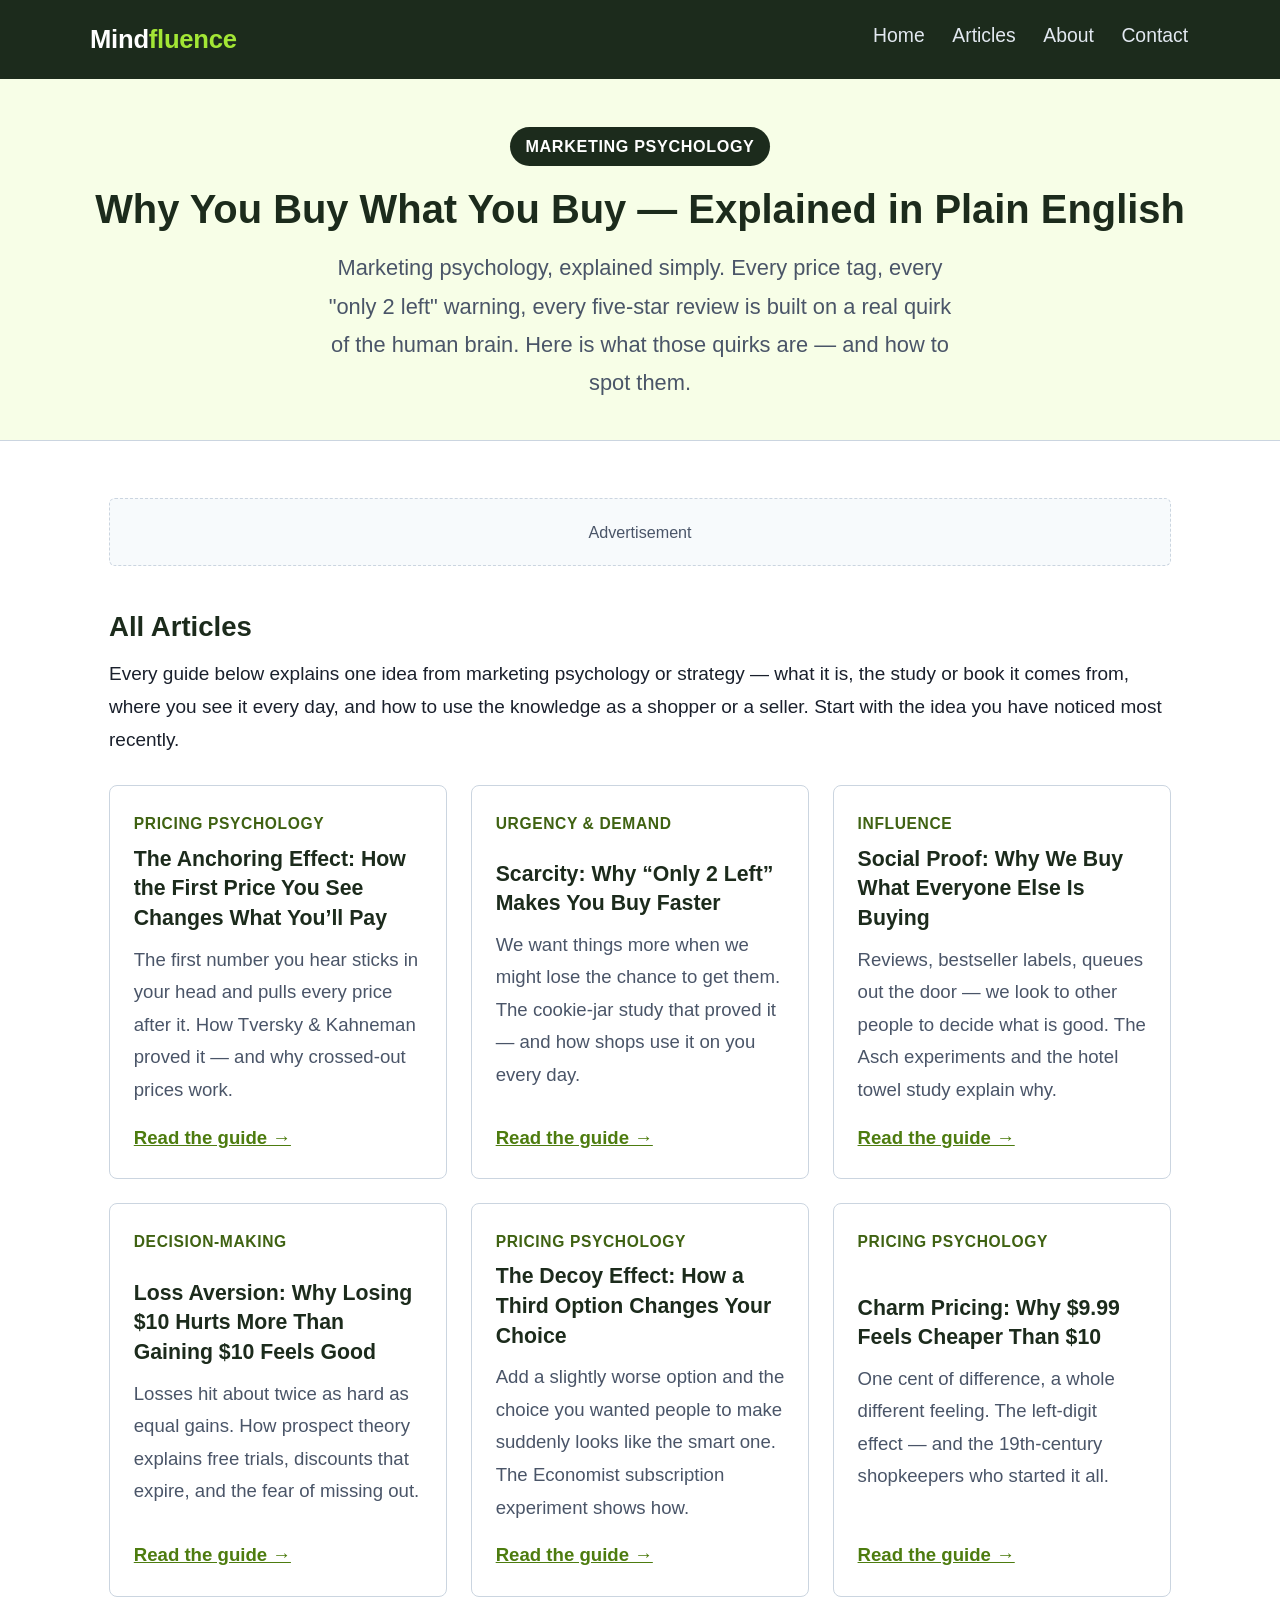
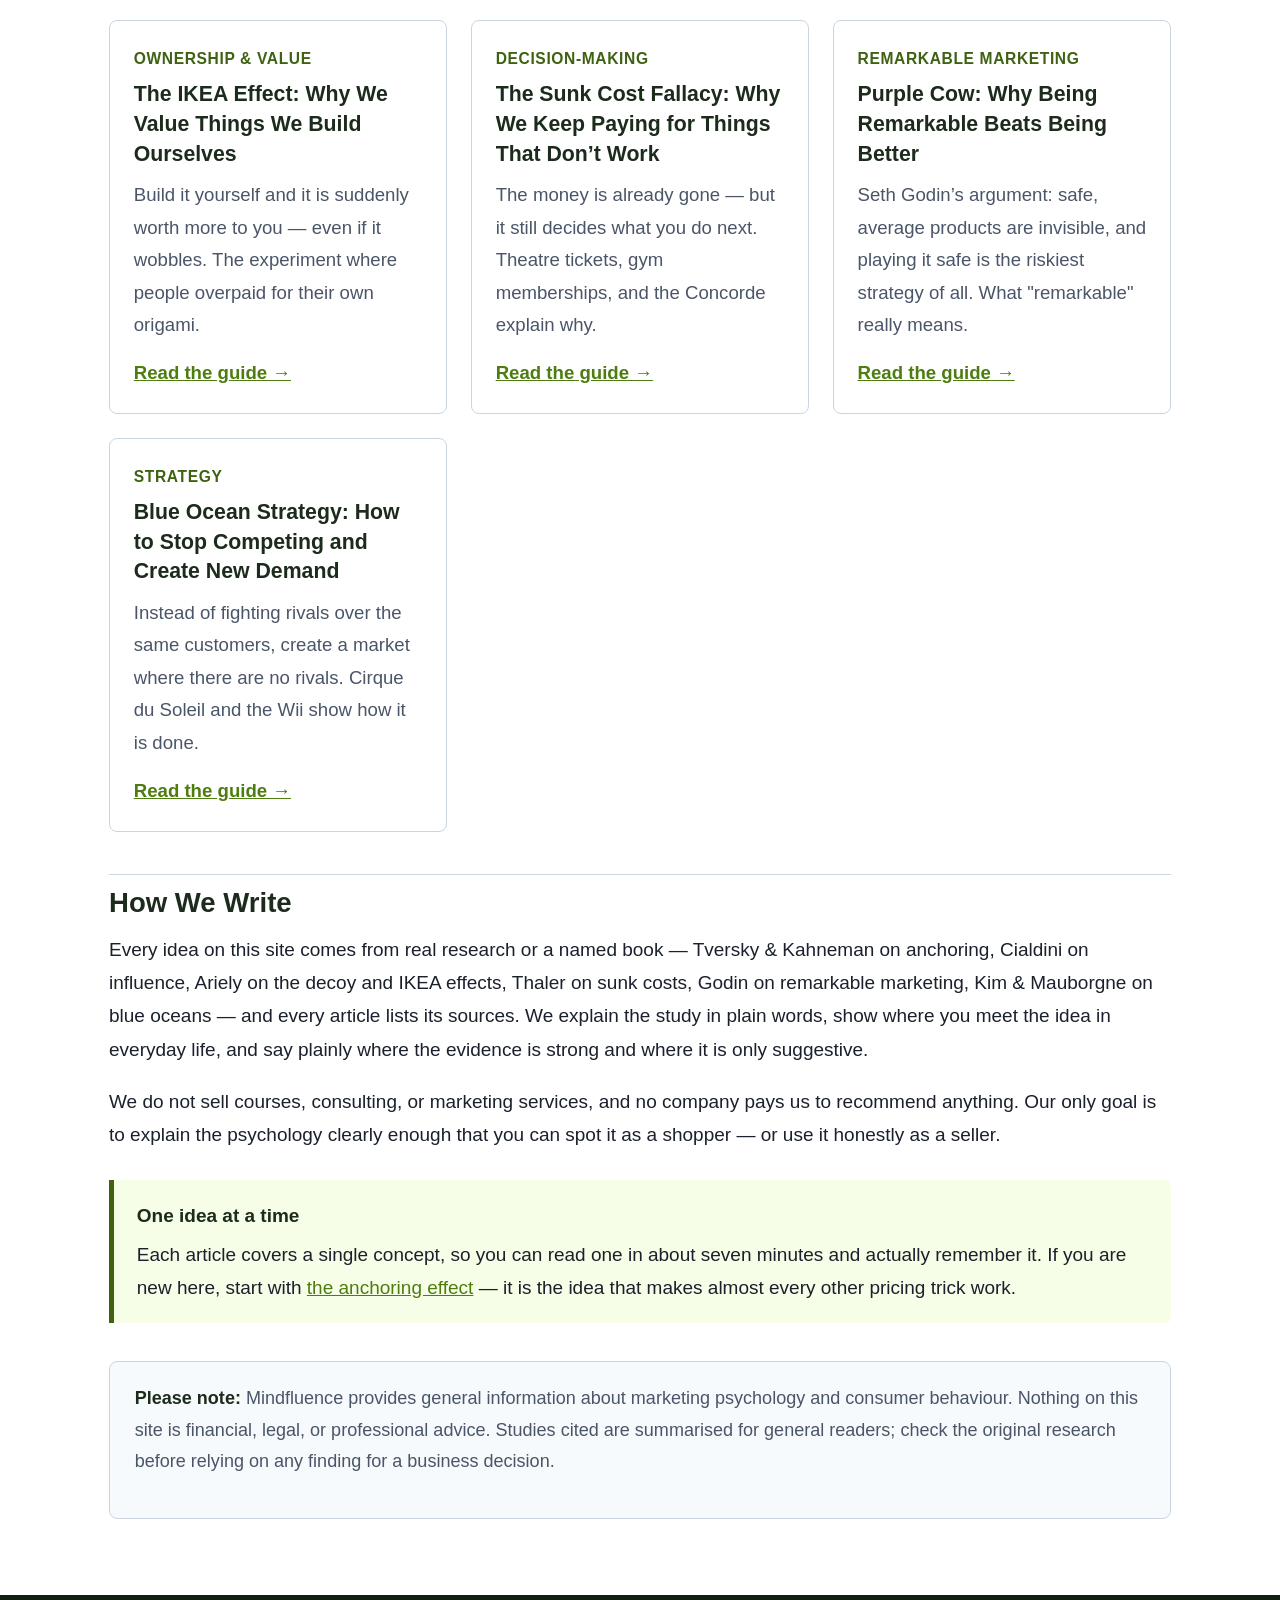
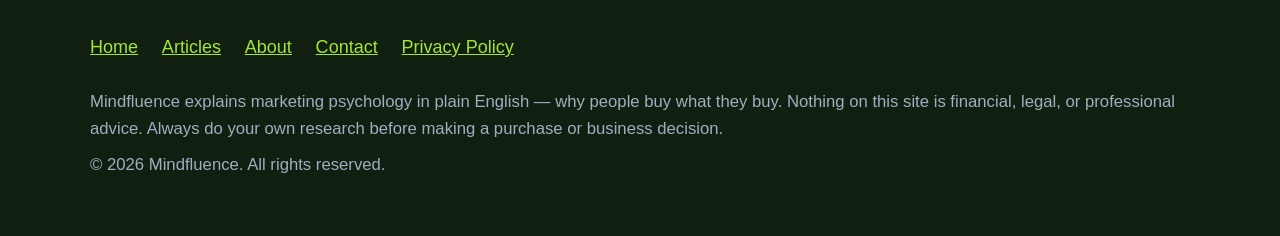
==== index.html @ 9e9b9c38 "Launch Mindfluence website — homepage and core pages" ====
<!DOCTYPE html>
<html lang="en">
<head>
<!-- Google Analytics placeholder: add the GA4 tag here once a property exists for this site. Do NOT reuse the Senior Finance GA4 ID. -->
  <meta charset="UTF-8">
  <meta name="viewport" content="width=device-width, initial-scale=1.0">
  <title>Mindfluence | Marketing Psychology, Explained Simply</title>
  <meta name="description" content="Why do you buy what you buy? Plain-English guides to anchoring, scarcity, social proof and the psychology behind every price tag.">
  <link rel="stylesheet" href="styles.css">
</head>
<body>
  <header class="site-header">
    <div class="header-inner">
      <a class="site-brand" href="index.html">Mind<span>fluence</span></a>
      <nav class="site-nav" aria-label="Main navigation">
        <ul>
          <li><a href="index.html">Home</a></li>
          <li><a href="index.html#articles">Articles</a></li>
          <li><a href="about.html">About</a></li>
          <li><a href="contact.html">Contact</a></li>
        </ul>
      </nav>
    </div>
  </header>

  <section class="hero">
    <span class="hero-badge">Marketing Psychology</span>
    <h1>Why You Buy What You Buy — Explained in Plain English</h1>
    <p class="lead">Marketing psychology, explained simply. Every price tag, every "only 2 left" warning, every five-star review is built on a real quirk of the human brain. Here is what those quirks are — and how to spot them.</p>
  </section>

  <main class="container-wide">
    <!-- AdSense placeholder: leave exactly as is; do not add ad code -->
    <!-- Ad slot: header leaderboard (AdSense code goes here once the site is approved) -->
    <div class="ad-slot" role="complementary" aria-label="Advertisement placeholder">Advertisement</div>

    <h2 id="articles">All Articles</h2>
    <p>Every guide below explains one idea from marketing psychology or strategy — what it is, the study or book it comes from, where you see it every day, and how to use the knowledge as a shopper or a seller. Start with the idea you have noticed most recently.</p>

    <div class="article-grid">
      <article class="article-card">
        <p class="card-tag">Pricing Psychology</p>
        <h3><a href="articles/anchoring-effect-pricing.html">The Anchoring Effect: How the First Price You See Changes What You&rsquo;ll Pay</a></h3>
        <p>The first number you hear sticks in your head and pulls every price after it. How Tversky &amp; Kahneman proved it — and why crossed-out prices work.</p>
        <a class="read-more" href="articles/anchoring-effect-pricing.html">Read the guide &rarr;</a>
      </article>

      <article class="article-card">
        <p class="card-tag">Urgency &amp; Demand</p>
        <h3><a href="articles/scarcity-marketing-psychology.html">Scarcity: Why &ldquo;Only 2 Left&rdquo; Makes You Buy Faster</a></h3>
        <p>We want things more when we might lose the chance to get them. The cookie-jar study that proved it — and how shops use it on you every day.</p>
        <a class="read-more" href="articles/scarcity-marketing-psychology.html">Read the guide &rarr;</a>
      </article>

      <article class="article-card">
        <p class="card-tag">Influence</p>
        <h3><a href="articles/social-proof-why-we-follow-the-crowd.html">Social Proof: Why We Buy What Everyone Else Is Buying</a></h3>
        <p>Reviews, bestseller labels, queues out the door — we look to other people to decide what is good. The Asch experiments and the hotel towel study explain why.</p>
        <a class="read-more" href="articles/social-proof-why-we-follow-the-crowd.html">Read the guide &rarr;</a>
      </article>

      <article class="article-card">
        <p class="card-tag">Decision-Making</p>
        <h3><a href="articles/loss-aversion-marketing.html">Loss Aversion: Why Losing $10 Hurts More Than Gaining $10 Feels Good</a></h3>
        <p>Losses hit about twice as hard as equal gains. How prospect theory explains free trials, discounts that expire, and the fear of missing out.</p>
        <a class="read-more" href="articles/loss-aversion-marketing.html">Read the guide &rarr;</a>
      </article>

      <article class="article-card">
        <p class="card-tag">Pricing Psychology</p>
        <h3><a href="articles/decoy-effect-pricing.html">The Decoy Effect: How a Third Option Changes Your Choice</a></h3>
        <p>Add a slightly worse option and the choice you wanted people to make suddenly looks like the smart one. The Economist subscription experiment shows how.</p>
        <a class="read-more" href="articles/decoy-effect-pricing.html">Read the guide &rarr;</a>
      </article>

      <article class="article-card">
        <p class="card-tag">Pricing Psychology</p>
        <h3><a href="articles/charm-pricing-why-99-works.html">Charm Pricing: Why $9.99 Feels Cheaper Than $10</a></h3>
        <p>One cent of difference, a whole different feeling. The left-digit effect — and the 19th-century shopkeepers who started it all.</p>
        <a class="read-more" href="articles/charm-pricing-why-99-works.html">Read the guide &rarr;</a>
      </article>

      <article class="article-card">
        <p class="card-tag">Ownership &amp; Value</p>
        <h3><a href="articles/ikea-effect-why-we-value-what-we-build.html">The IKEA Effect: Why We Value Things We Build Ourselves</a></h3>
        <p>Build it yourself and it is suddenly worth more to you — even if it wobbles. The experiment where people overpaid for their own origami.</p>
        <a class="read-more" href="articles/ikea-effect-why-we-value-what-we-build.html">Read the guide &rarr;</a>
      </article>

      <article class="article-card">
        <p class="card-tag">Decision-Making</p>
        <h3><a href="articles/sunk-cost-fallacy-spending.html">The Sunk Cost Fallacy: Why We Keep Paying for Things That Don&rsquo;t Work</a></h3>
        <p>The money is already gone — but it still decides what you do next. Theatre tickets, gym memberships, and the Concorde explain why.</p>
        <a class="read-more" href="articles/sunk-cost-fallacy-spending.html">Read the guide &rarr;</a>
      </article>

      <article class="article-card">
        <p class="card-tag">Remarkable Marketing</p>
        <h3><a href="articles/purple-cow-remarkable-marketing.html">Purple Cow: Why Being Remarkable Beats Being Better</a></h3>
        <p>Seth Godin&rsquo;s argument: safe, average products are invisible, and playing it safe is the riskiest strategy of all. What "remarkable" really means.</p>
        <a class="read-more" href="articles/purple-cow-remarkable-marketing.html">Read the guide &rarr;</a>
      </article>

      <article class="article-card">
        <p class="card-tag">Strategy</p>
        <h3><a href="articles/blue-ocean-strategy-explained.html">Blue Ocean Strategy: How to Stop Competing and Create New Demand</a></h3>
        <p>Instead of fighting rivals over the same customers, create a market where there are no rivals. Cirque du Soleil and the Wii show how it is done.</p>
        <a class="read-more" href="articles/blue-ocean-strategy-explained.html">Read the guide &rarr;</a>
      </article>
    </div>

    <h2>How We Write</h2>
    <p>Every idea on this site comes from real research or a named book — Tversky &amp; Kahneman on anchoring, Cialdini on influence, Ariely on the decoy and IKEA effects, Thaler on sunk costs, Godin on remarkable marketing, Kim &amp; Mauborgne on blue oceans — and every article lists its sources. We explain the study in plain words, show where you meet the idea in everyday life, and say plainly where the evidence is strong and where it is only suggestive.</p>
    <p>We do not sell courses, consulting, or marketing services, and no company pays us to recommend anything. Our only goal is to explain the psychology clearly enough that you can spot it as a shopper — or use it honestly as a seller.</p>

    <div class="callout callout-key">
      <p class="callout-title">One idea at a time</p>
      <p>Each article covers a single concept, so you can read one in about seven minutes and actually remember it. If you are new here, start with <a href="articles/anchoring-effect-pricing.html">the anchoring effect</a> — it is the idea that makes almost every other pricing trick work.</p>
    </div>

    <div class="disclaimer-box">
      <p><strong>Please note:</strong> Mindfluence provides general information about marketing psychology and consumer behaviour. Nothing on this site is financial, legal, or professional advice. Studies cited are summarised for general readers; check the original research before relying on any finding for a business decision.</p>
    </div>
  </main>

  <footer class="site-footer">
    <div class="footer-inner">
      <nav aria-label="Footer navigation">
        <ul>
          <li><a href="index.html">Home</a></li>
          <li><a href="index.html#articles">Articles</a></li>
          <li><a href="about.html">About</a></li>
          <li><a href="contact.html">Contact</a></li>
          <li><a href="privacy-policy.html">Privacy Policy</a></li>
        </ul>
      </nav>
      <p class="footer-disclaimer">Mindfluence explains marketing psychology in plain English — why people buy what they buy. Nothing on this site is financial, legal, or professional advice. Always do your own research before making a purchase or business decision.</p>
      <p class="copyright">&copy; 2026 Mindfluence. All rights reserved.</p>
    </div>
  </footer>
</body>
</html>
---- styles.css ----
/* Mindfluence — shared stylesheet
   Large text, high contrast, simple layout, fully responsive.
   No external dependencies. System font stack. */

:root {
  --navy: #1c2b1c;
  --navy-dark: #111f11;
  --blue: #4d7c0f;
  --blue-light: #f7fee7;
  --green: #3f6212;
  --green-light: #f7fee7;
  --gold: #975a16;
  --gold-light: #fefcbf;
  --text: #1a202c;
  --text-muted: #4a5568;
  --border: #cbd5e0;
  --bg: #ffffff;
  --bg-soft: #f7fafc;
  --white: #ffffff;
  --max-width: 760px;
  --max-width-wide: 1100px;
}

* { box-sizing: border-box; }

html { font-size: 19px; scroll-behavior: smooth; }

body {
  margin: 0;
  font-family: -apple-system, BlinkMacSystemFont, "Segoe UI", Roboto, "Helvetica Neue", Arial, sans-serif;
  line-height: 1.75;
  color: var(--text);
  background: var(--bg);
}

/* ---------- Header & navigation ---------- */
.site-header {
  background: var(--navy);
  color: var(--white);
  padding: 0.9rem 1rem;
}
.site-header .header-inner {
  max-width: var(--max-width-wide);
  margin: 0 auto;
  display: flex;
  flex-wrap: wrap;
  align-items: center;
  justify-content: space-between;
  gap: 0.5rem 1.5rem;
}
.site-brand {
  color: var(--white);
  text-decoration: none;
  font-size: 1.35rem;
  font-weight: 800;
  letter-spacing: -0.01em;
}
.site-brand span { color: #a3e635; }
.site-nav ul {
  list-style: none;
  margin: 0;
  padding: 0;
  display: flex;
  flex-wrap: wrap;
  gap: 0.25rem 1.25rem;
}
.site-nav a {
  color: #e2e8f0;
  text-decoration: none;
  font-size: 1.02rem;
  padding: 0.4rem 0.1rem;
  border-bottom: 2px solid transparent;
}
.site-nav a:hover, .site-nav a:focus { color: var(--white); border-bottom-color: #a3e635; }

/* ---------- Layout ---------- */
.container { max-width: var(--max-width); margin: 0 auto; padding: 1.5rem 1rem 3rem; }
.container-wide { max-width: var(--max-width-wide); margin: 0 auto; padding: 1.5rem 1rem 3rem; }

/* ---------- Hero (homepage) ---------- */
.hero {
  background: var(--blue-light);
  border-bottom: 1px solid var(--border);
  padding: 2.5rem 1rem 2rem;
  text-align: center;
}
.hero h1 { font-size: 2.1rem; line-height: 1.25; margin: 0 0 0.75rem; color: var(--navy); }
.hero p.lead { font-size: 1.15rem; color: var(--text-muted); max-width: 640px; margin: 0 auto; }
.hero .hero-badge {
  display: inline-block;
  background: var(--navy);
  color: var(--white);
  font-size: 0.85rem;
  font-weight: 700;
  padding: 0.3rem 0.8rem;
  border-radius: 999px;
  margin-bottom: 1rem;
  letter-spacing: 0.04em;
  text-transform: uppercase;
}

/* ---------- Headings & text ---------- */
h1 { font-size: 1.9rem; line-height: 1.3; color: var(--navy); margin: 0.5rem 0 1rem; }
h2 { font-size: 1.45rem; line-height: 1.35; color: var(--navy); margin: 2.2rem 0 0.6rem; padding-top: 0.5rem; border-top: 1px solid var(--border); }
h2:first-of-type { border-top: none; padding-top: 0; }
h3 { font-size: 1.15rem; color: var(--navy-dark); margin: 1.6rem 0 0.4rem; }
p { margin: 0 0 1rem; }
.lead { font-size: 1.15rem; color: var(--text-muted); }
a { color: var(--blue); }
a:hover, a:focus { color: var(--navy); }
ul, ol { margin: 0 0 1.2rem; padding-left: 1.4rem; }
li { margin-bottom: 0.45rem; }
strong { color: var(--navy-dark); }
hr { border: none; border-top: 1px solid var(--border); margin: 2rem 0; }

/* ---------- Article meta ---------- */
.article-meta {
  color: var(--text-muted);
  font-size: 0.92rem;
  margin-bottom: 1.5rem;
  padding-bottom: 1rem;
  border-bottom: 1px solid var(--border);
}
.article-meta .updated { font-weight: 600; color: var(--green); }

/* ---------- Callout boxes ---------- */
.callout {
  border-left: 5px solid var(--blue);
  background: var(--blue-light);
  padding: 1rem 1.2rem;
  margin: 1.5rem 0;
  border-radius: 0 6px 6px 0;
}
.callout p:last-child { margin-bottom: 0; }
.callout-key {
  border-left-color: var(--green);
  background: var(--green-light);
}
.callout-warning {
  border-left-color: var(--gold);
  background: var(--gold-light);
}
.callout-title { font-weight: 800; color: var(--navy); margin-bottom: 0.3rem; }

/* ---------- Key facts box ---------- */
.key-facts {
  background: var(--bg-soft);
  border: 1px solid var(--border);
  border-radius: 8px;
  padding: 1.2rem 1.4rem;
  margin: 1.5rem 0;
}
.key-facts h2, .key-facts h3 { margin-top: 0; border: none; padding: 0; }
.key-facts ul { margin-bottom: 0; }

/* ---------- Tables ---------- */
.table-wrap { overflow-x: auto; margin: 1.2rem 0 1.5rem; }
table {
  width: 100%;
  border-collapse: collapse;
  font-size: 0.95rem;
  line-height: 1.5;
}
th, td {
  text-align: left;
  padding: 0.65rem 0.8rem;
  border: 1px solid var(--border);
  vertical-align: top;
}
th { background: var(--navy); color: var(--white); font-weight: 700; }
tr:nth-child(even) td { background: var(--bg-soft); }

/* ---------- Article cards (homepage) ---------- */
.article-grid {
  display: grid;
  grid-template-columns: repeat(auto-fill, minmax(300px, 1fr));
  gap: 1.25rem;
  margin: 1.5rem 0;
}
.article-card {
  border: 1px solid var(--border);
  border-radius: 8px;
  padding: 1.25rem;
  background: var(--bg);
  display: flex;
  flex-direction: column;
}
.article-card:hover { border-color: var(--blue); box-shadow: 0 2px 10px rgba(28, 43, 28, 0.08); }
.article-card h3 { margin: 0 0 0.5rem; font-size: 1.12rem; line-height: 1.4; }
.article-card h3 a { color: var(--navy); text-decoration: none; }
.article-card h3 a:hover { color: var(--blue); text-decoration: underline; }
.article-card p { color: var(--text-muted); font-size: 0.98rem; margin: 0 0 0.8rem; flex-grow: 1; }
.article-card .card-tag {
  font-size: 0.82rem;
  font-weight: 700;
  text-transform: uppercase;
  letter-spacing: 0.04em;
  color: var(--green);
  margin-bottom: 0.4rem;
}
.article-card .read-more { font-weight: 700; font-size: 0.98rem; }

/* ---------- Article list (articles index section) ---------- */
.article-list { list-style: none; padding: 0; margin: 1rem 0; }
.article-list li { padding: 0.7rem 0; border-bottom: 1px solid var(--border); }
.article-list li:last-child { border-bottom: none; }
.article-list a { font-weight: 700; font-size: 1.05rem; text-decoration: none; }
.article-list a:hover { text-decoration: underline; }
.article-list .list-desc { display: block; color: var(--text-muted); font-size: 0.95rem; margin-top: 0.15rem; }

/* ---------- Ad placeholders (empty until AdSense is set up) ---------- */
.ad-slot {
  border: 1px dashed var(--border);
  background: var(--bg-soft);
  color: var(--text-muted);
  text-align: center;
  font-size: 0.85rem;
  padding: 1rem;
  margin: 1.5rem 0;
  border-radius: 6px;
}

/* ---------- Sources & disclaimer ---------- */
.sources { font-size: 0.92rem; color: var(--text-muted); }
.sources h2 { font-size: 1.15rem; }
.disclaimer-box {
  background: var(--bg-soft);
  border: 1px solid var(--border);
  border-radius: 8px;
  padding: 1.1rem 1.3rem;
  font-size: 0.95rem;
  color: var(--text-muted);
  margin: 2rem 0 1rem;
}
.disclaimer-box strong { color: var(--navy); }

/* ---------- Related articles ---------- */
.related { margin-top: 2rem; }
.related h2 { font-size: 1.25rem; }

/* ---------- Footer ---------- */
.site-footer {
  background: var(--navy-dark);
  color: #cbd5e0;
  padding: 2rem 1rem;
  font-size: 0.95rem;
  line-height: 1.6;
}
.site-footer .footer-inner { max-width: var(--max-width-wide); margin: 0 auto; }
.site-footer a { color: #a3e635; }
.site-footer nav ul {
  list-style: none;
  margin: 0 0 1rem;
  padding: 0;
  display: flex;
  flex-wrap: wrap;
  gap: 0.25rem 1.25rem;
}
.site-footer .footer-disclaimer { font-size: 0.88rem; color: #a0aec0; margin: 1rem 0 0.5rem; }
.site-footer .copyright { font-size: 0.88rem; color: #a0aec0; }

/* ---------- Back to top / misc ---------- */
.breadcrumb { font-size: 0.92rem; color: var(--text-muted); margin-bottom: 1rem; }
.breadcrumb a { text-decoration: none; }
.breadcrumb a:hover { text-decoration: underline; }

/* ---------- Responsive ---------- */
@media (max-width: 640px) {
  html { font-size: 18px; }
  .hero h1 { font-size: 1.7rem; }
  h1 { font-size: 1.6rem; }
  .site-nav ul { gap: 0.25rem 0.9rem; }
  .article-grid { grid-template-columns: 1fr; }
}

/* ---------- Print ---------- */
@media print {
  .site-header, .site-footer, .ad-slot { display: none; }
  body { font-size: 12pt; }
}
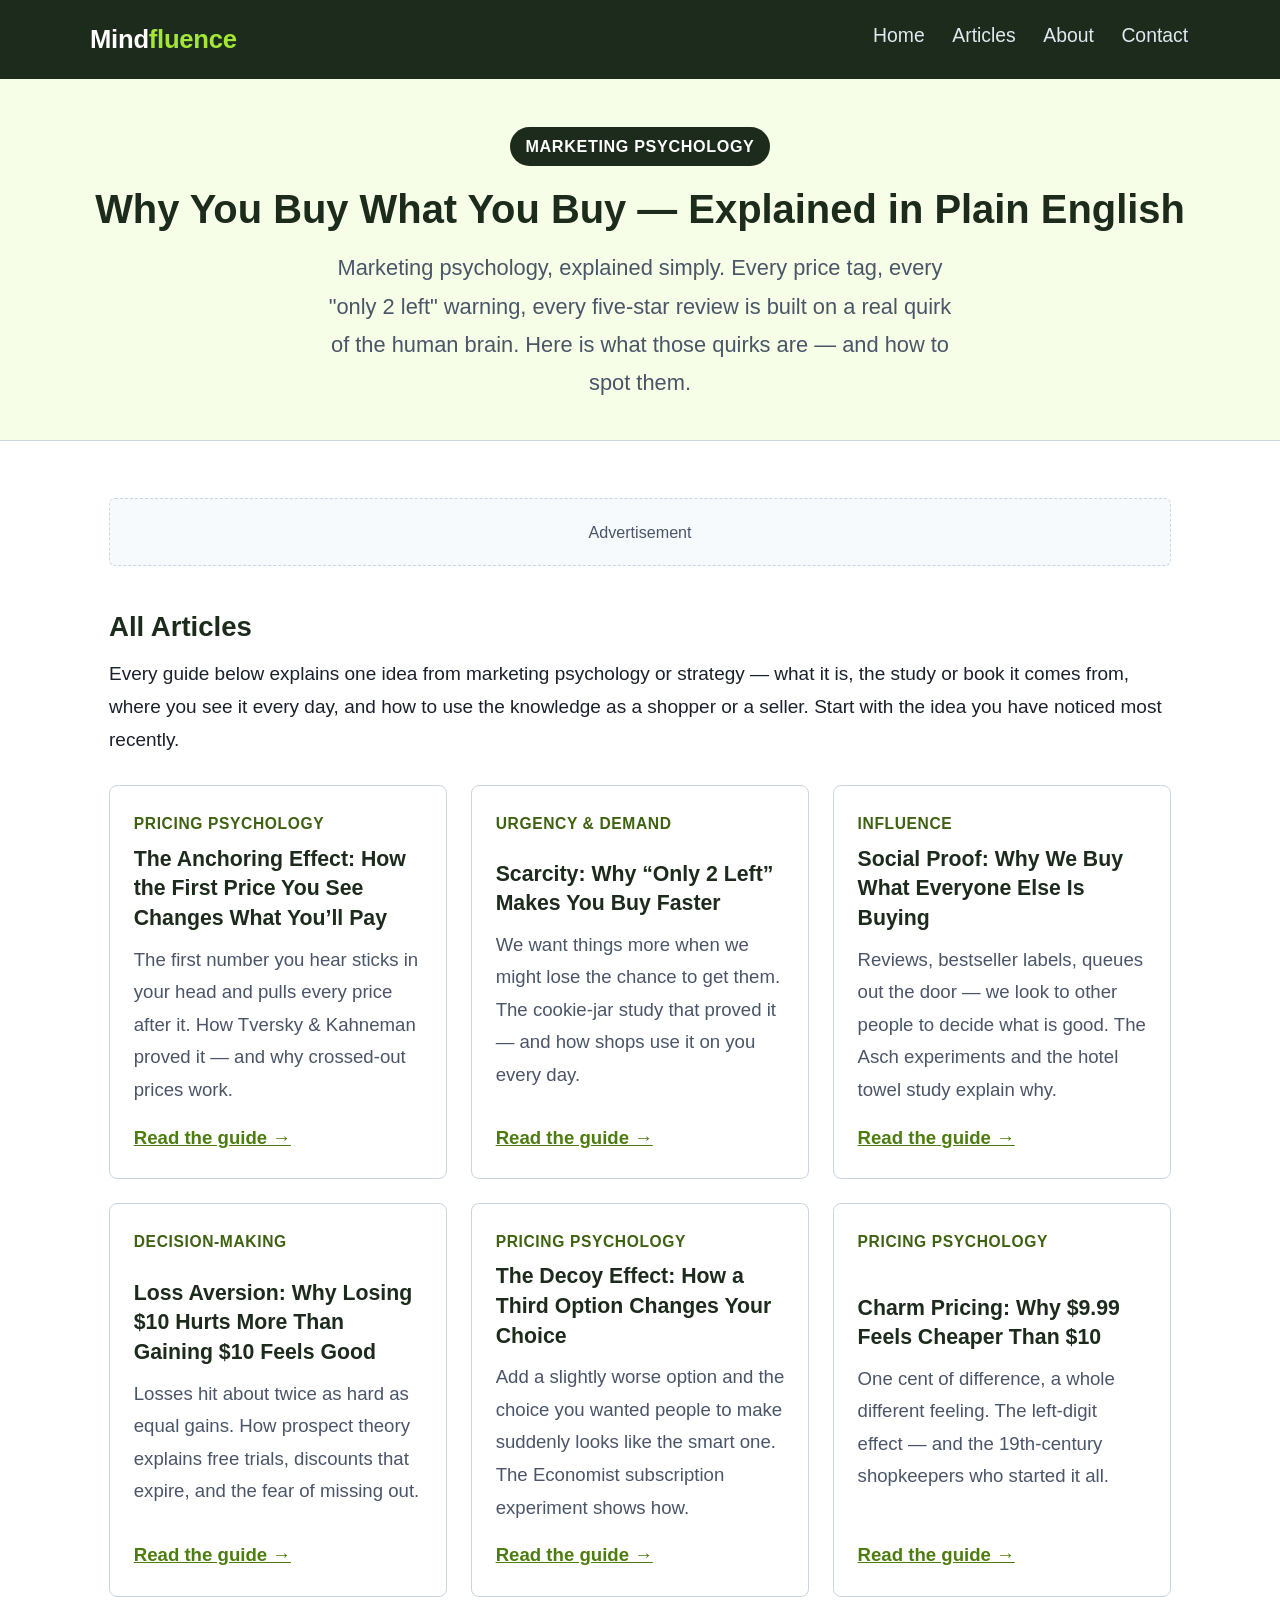
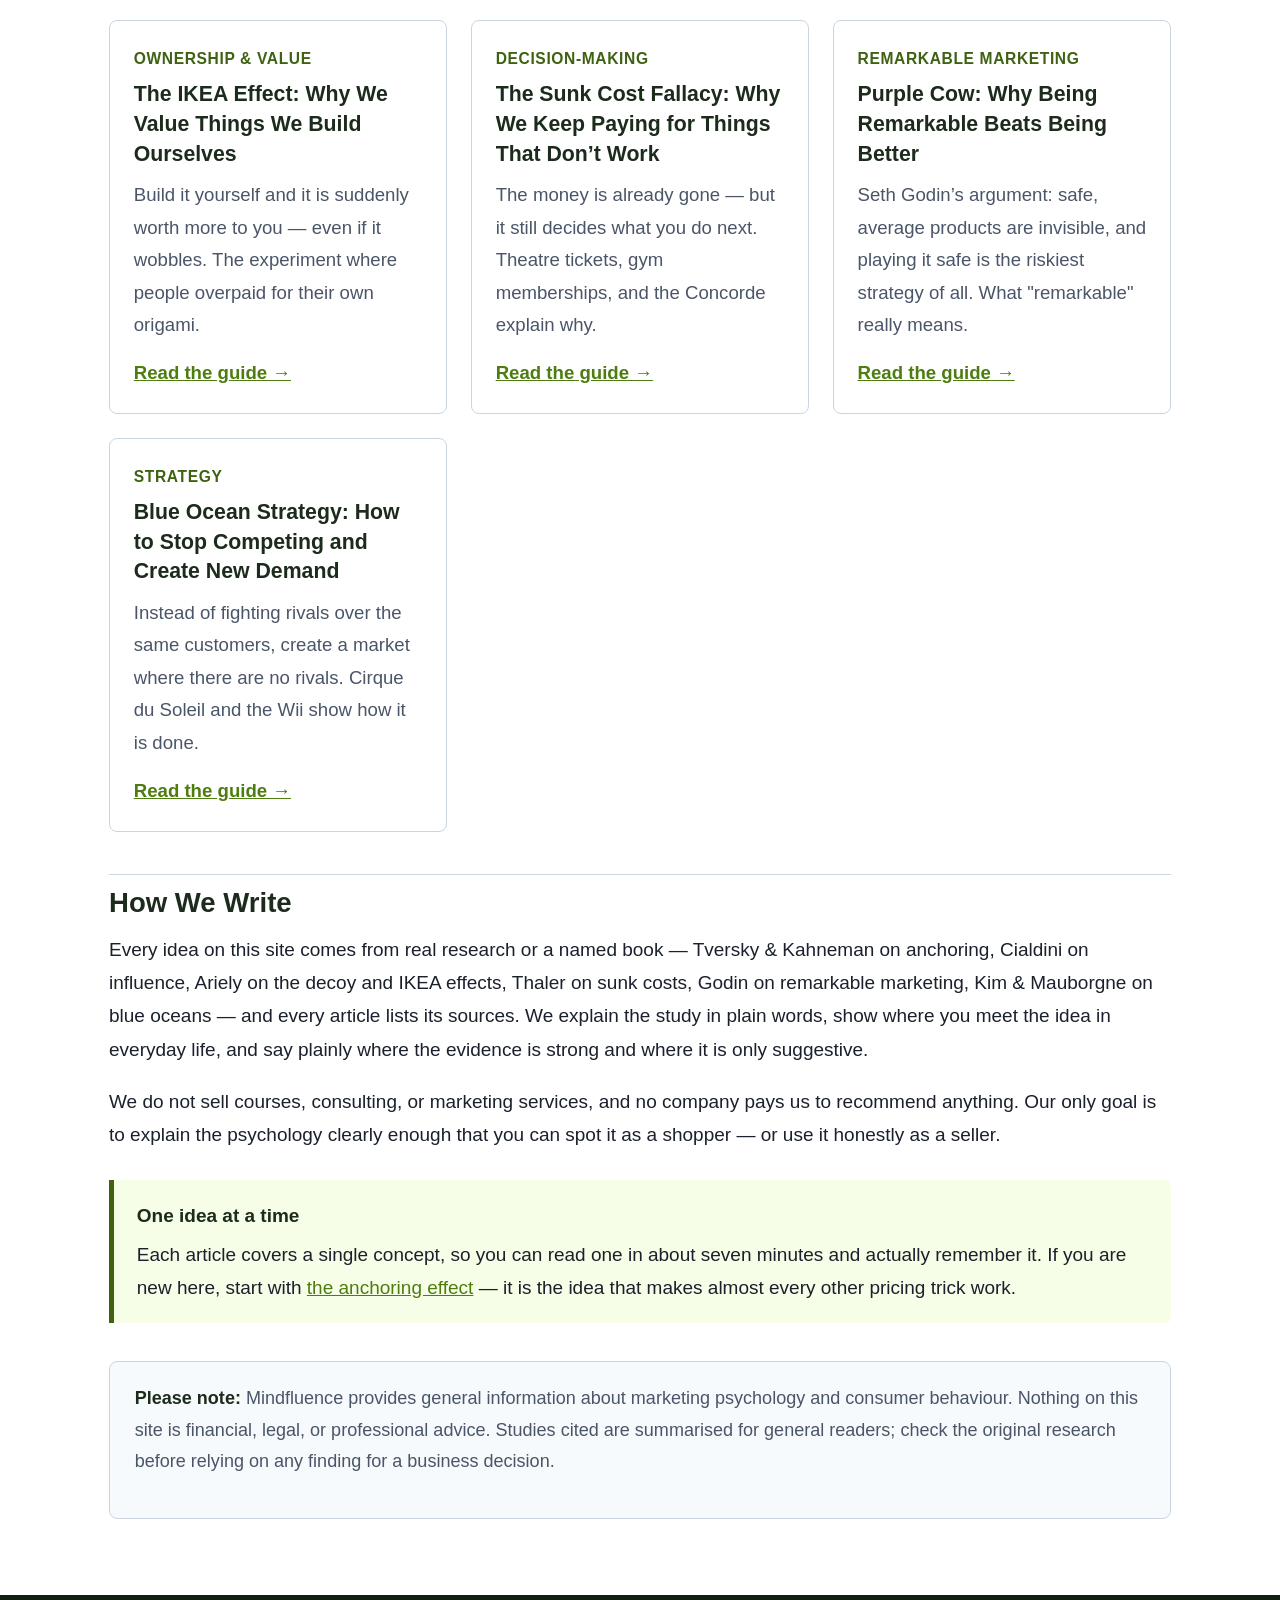
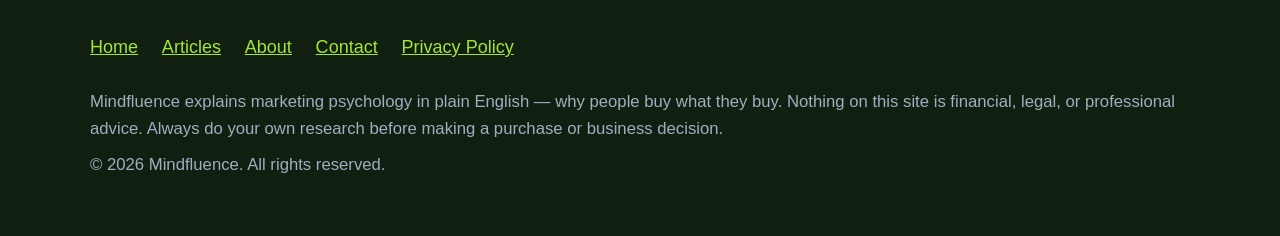
==== commit 013ac9b5: "Add light motion: hero animation, scroll reveal, card hover" ====
--- a/index.html
+++ b/index.html
@@ -138,5 +138,6 @@
       <p class="copyright">&copy; 2026 Mindfluence. All rights reserved.</p>
     </div>
   </footer>
+  <script src="motion.js" defer></script>
 </body>
 </html>
--- a/styles.css
+++ b/styles.css
@@ -184,8 +184,9 @@
   background: var(--bg);
   display: flex;
   flex-direction: column;
-}
-.article-card:hover { border-color: var(--blue); box-shadow: 0 2px 10px rgba(28, 43, 28, 0.08); }
+  transition: transform 0.25s ease, box-shadow 0.25s ease, border-color 0.25s ease;
+}
+.article-card:hover { border-color: var(--blue); box-shadow: 0 6px 18px rgba(28, 43, 28, 0.12); transform: translateY(-3px); }
 .article-card h3 { margin: 0 0 0.5rem; font-size: 1.12rem; line-height: 1.4; }
 .article-card h3 a { color: var(--navy); text-decoration: none; }
 .article-card h3 a:hover { color: var(--blue); text-decoration: underline; }
@@ -278,3 +279,35 @@
   .site-header, .site-footer, .ad-slot { display: none; }
   body { font-size: 12pt; }
 }
+
+/* ---------- Light motion (added 2026-11-23) ----------
+   Halka aur saaf motion only: opacity + transform, no layout shift.
+   Reveal states are gated behind .js on <html> (added by motion.js),
+   so content stays fully visible when JS is disabled or fails. */
+
+@keyframes hero-rise {
+  from { opacity: 0; transform: translateY(12px); }
+  to { opacity: 1; transform: translateY(0); }
+}
+.hero .hero-badge { animation: hero-rise 0.6s ease-out both; }
+.hero h1 { animation: hero-rise 0.6s ease-out 0.1s both; }
+.hero p.lead { animation: hero-rise 0.6s ease-out 0.2s both; }
+
+/* Scroll reveal — hidden only when JS is active */
+.js .reveal {
+  opacity: 0;
+  transform: translateY(14px);
+  transition: opacity 0.5s ease-out, transform 0.5s ease-out;
+}
+.js .reveal.is-visible { opacity: 1; transform: none; }
+/* Revealed cards keep their quick 0.25s hover transition */
+.js .article-card.reveal.is-visible {
+  transition: transform 0.25s ease, box-shadow 0.25s ease, border-color 0.25s ease;
+}
+
+/* Respect users who prefer reduced motion */
+@media (prefers-reduced-motion: reduce) {
+  .hero .hero-badge, .hero h1, .hero p.lead { animation: none; }
+  .js .reveal { opacity: 1; transform: none; transition: none; }
+  .article-card, .article-card:hover { transition: none; transform: none; }
+}
